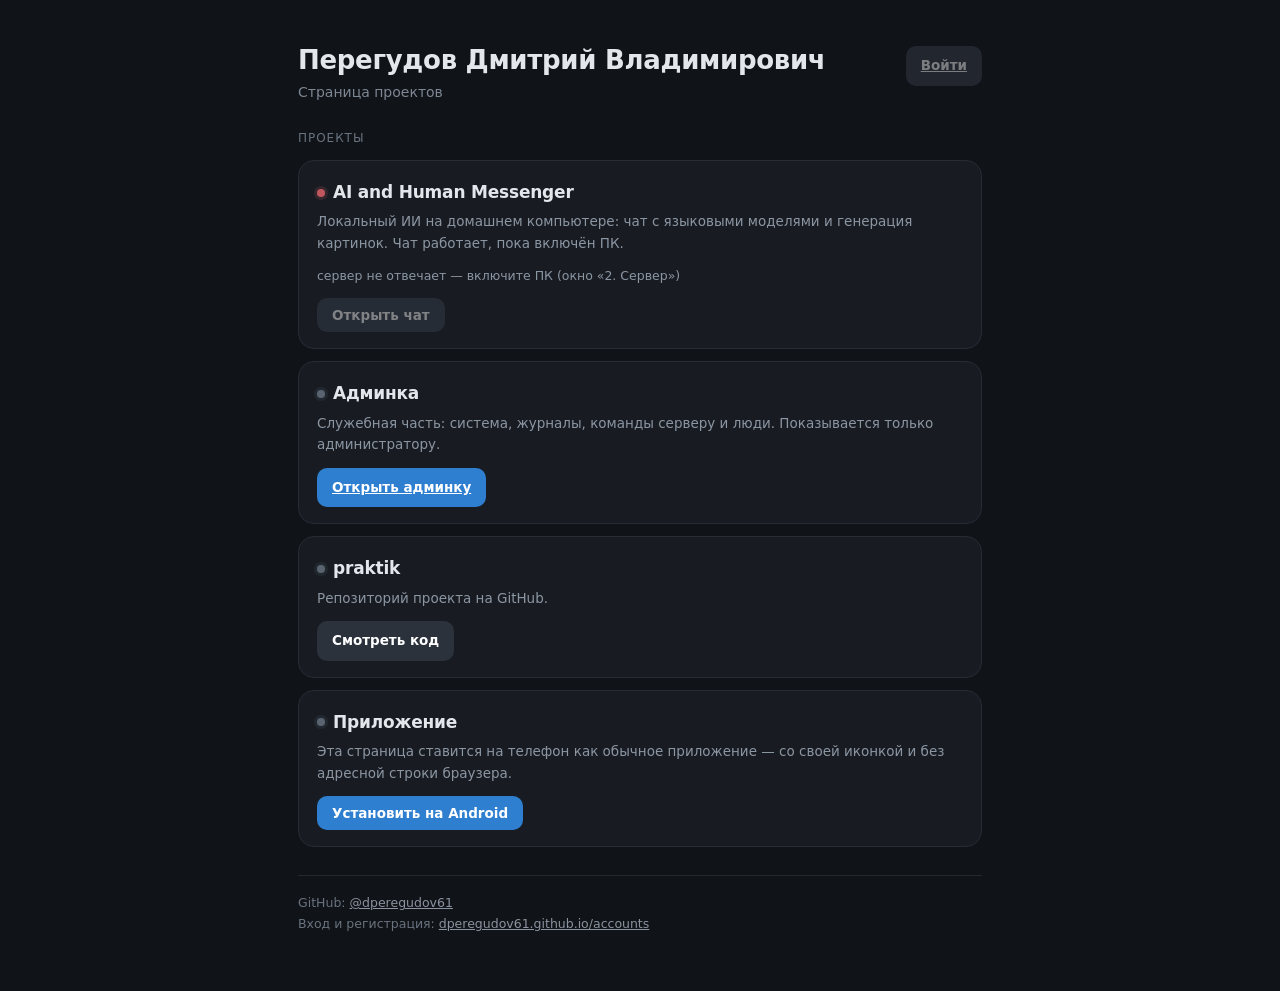
==== index.html @ ccb79a57 "home: index.html" ====
<!doctype html>
<html lang="ru">
<head>
<meta charset="utf-8">
<meta name="viewport" content="width=device-width,initial-scale=1,viewport-fit=cover">
<title>Перегудов Дмитрий Владимирович — страница проектов</title>
<meta name="description" content="Личная страница проектов Перегудова Дмитрия Владимировича: локальный AI and Human Messenger и другие проекты.">
<meta name="theme-color" content="#101317">
<link rel="manifest" href="manifest.json">
<link rel="icon" type="image/png" sizes="64x64" href="favicon.png">
<link rel="apple-touch-icon" href="apple-touch-icon.png">
<meta name="mobile-web-app-capable" content="yes">
<meta name="apple-mobile-web-app-capable" content="yes">
<meta name="apple-mobile-web-app-title" content="Проекты">
<meta name="apple-mobile-web-app-status-bar-style" content="black">
<style>
*{box-sizing:border-box}
body{margin:0;background:#101317;color:#e3e7ec;
  font:15px/1.6 -apple-system,'Segoe UI',Roboto,system-ui,sans-serif;-webkit-text-size-adjust:100%}
.wrap{max-width:720px;margin:0 auto;padding:44px 18px 56px;
  padding-top:calc(44px + env(safe-area-inset-top));padding-bottom:calc(56px + env(safe-area-inset-bottom))}
.top{display:flex;align-items:flex-start;gap:12px;margin-bottom:26px}
.top .l{flex:1 1 auto;min-width:0}
h1{margin:0 0 4px;font-size:26px;letter-spacing:-.3px;line-height:1.25}
.role{color:#7d8794;font-size:14px;margin:0}
.who{flex:0 0 auto;margin-top:2px}
.who .name{display:inline-block;max-width:180px;overflow:hidden;text-overflow:ellipsis;white-space:nowrap;
  font-size:13.5px;font-weight:600;color:#e3e7ec;background:#1b2027;border:1px solid #2b323c;border-radius:10px;
  padding:7px 11px;text-decoration:none}
.who .name:hover{border-color:#3a5a7d}
.who .name .dot{margin-right:7px;vertical-align:1px}
.sec{font-size:12px;letter-spacing:.08em;text-transform:uppercase;color:#69737f;margin:0 0 12px}
.card{display:block;text-decoration:none;color:inherit;background:#181c22;border:1px solid #262c35;
  border-radius:16px;padding:18px 18px 16px;margin:0 0 12px;transition:border-color .15s,transform .15s}
.card:hover{border-color:#3a5a7d;transform:translateY(-1px)}
.card.off:hover{border-color:#262c35;transform:none}
.card .t{font-size:17px;font-weight:600;letter-spacing:-.2px;margin:0 0 5px;display:flex;align-items:center;gap:8px}
.card .d{color:#8c96a3;font-size:13.5px;margin:0 0 12px}
.go{display:inline-block;padding:9px 15px;border-radius:10px;background:#2f7fd0;color:#fff;
  font-size:13.5px;font-weight:600;border:0;cursor:pointer;font-family:inherit}
.go:hover{background:#3a8de0}
.go.ghost{background:#2b323c}
.go.ghost:hover{background:#333b47}
.go:disabled,.go[aria-disabled="true"]{opacity:.45;cursor:default;background:#39414d}
.dot{width:8px;height:8px;border-radius:50%;background:#5a6470;box-shadow:0 0 0 3px rgba(90,100,112,.16);flex:0 0 auto}
.dot.on{background:#3fbf7f;box-shadow:0 0 0 3px rgba(63,191,127,.16)}
.dot.off{background:#c0575f;box-shadow:0 0 0 3px rgba(192,87,95,.16)}
.state{font-size:12.5px;color:#8c96a3;margin:0 0 12px;min-height:17px}
#inst{display:block}
#inst .hint{color:#8c96a3;font-size:13px;margin:10px 0 0;display:none}
#inst .hint.on{display:block}
.foot{margin-top:28px;padding-top:16px;border-top:1px solid #222831;color:#69737f;font-size:12.5px;line-height:1.7}
.foot a{color:#8b93a0}
a{color:#6aa9e6}
</style>
</head>
<body>
<div class="wrap">
  <div class="top">
    <div class="l">
      <h1>Перегудов Дмитрий Владимирович</h1>
      <p class="role">Страница проектов</p>
    </div>
    <div class="who" id="who"></div>
  </div>

  <p class="sec">Проекты</p>

  <div class="card" id="chatcard">
    <div class="t"><span class="dot" id="dot"></span>AI and Human Messenger</div>
    <div class="d">Локальный ИИ на домашнем компьютере: чат с языковыми моделями и генерация картинок.
      Чат работает, пока включён ПК.</div>
    <p class="state" id="state">проверяю сервер…</p>
    <button class="go" id="chatbtn" type="button" aria-disabled="true" disabled>Открыть чат</button>
  </div>

  <div class="card" id="admincard" hidden>
    <div class="t"><span class="dot"></span>Админка</div>
    <div class="d">Служебная часть: система, журналы, команды серверу и люди.
      Показывается только администратору.</div>
    <a class="go" href="AI-Human-Messenger/admin.html">Открыть админку</a>
  </div>

  <a class="card" href="https://github.com/dperegudov61/praktik">
    <div class="t"><span class="dot"></span>praktik</div>
    <div class="d">Репозиторий проекта на GitHub.</div>
    <span class="go ghost">Смотреть код</span>
  </a>

  <div class="card" id="inst" hidden>
    <div class="t"><span class="dot"></span>Приложение</div>
    <div class="d">Эта страница ставится на телефон как обычное приложение — со своей иконкой
      и без адресной строки браузера.</div>
    <button class="go" id="instbtn" type="button">Установить на Android</button>
    <p class="hint" id="insthint">Откройте меню Chrome <b>⋮</b> и выберите
      «Установить приложение» (или «Добавить на главный экран»).</p>
  </div>

  <div class="foot">
    GitHub: <a href="https://github.com/dperegudov61">@dperegudov61</a><br>
    Вход и регистрация: <a href="accounts/">dperegudov61.github.io/accounts</a>
  </div>
</div>

<script>
(function () {
  'use strict';

  // ---------- что помним на этом устройстве ----------
  // Всё лежит в localStorage одного и того же адреса (dperegudov61.github.io),
  // поэтому главная, /accounts/ и страница чата видят одно и то же.
  var KEYKEY  = 'door.key';    // ключ устройства (вход без пароля)
  var USERKEY = 'door.user';   // имя вошедшего
  var URLKEY  = 'door.url';    // последний адрес сервера, который ответил
  var CHATPAGE = 'AI-Human-Messenger/';   // постоянный адрес страницы чата

  var $ = function (id) { return document.getElementById(id); };
  function ls(k) { try { return localStorage.getItem(k) || ''; } catch (e) { return ''; } }
  function lss(k, v) { try { localStorage.setItem(k, v); } catch (e) {} }
  function lsd(k) { try { localStorage.removeItem(k); } catch (e) {} }

  var state = { url: '', online: false };

  // ---------- адрес сервера: status.json в этом же репозитории ----------
  var REPO = 'dperegudov61/dperegudov61.github.io';
  var API  = 'https://api.github.com/repos/' + REPO + '/contents/status.json';
  var RAW  = 'https://raw.githubusercontent.com/' + REPO + '/main/status.json';

  function timeout(ms) {
    var ctl = new AbortController();
    var t = setTimeout(function () { try { ctl.abort(); } catch (e) {} }, ms);
    return { signal: ctl.signal, done: function () { clearTimeout(t); } };
  }
  function fetchJSON(url, opt, ms) {
    var tm = timeout(ms || 6000);
    return fetch(url, Object.assign({ cache: 'no-store', signal: tm.signal }, opt || {}))
      .then(function (r) {
        tm.done();
        return r.text().then(function (txt) {
          var j = {};
          try { j = JSON.parse(txt || '{}'); } catch (e) {}
          return { status: r.status, ok: r.ok, json: j };
        });
      })
      .catch(function () { tm.done(); return { status: 0, ok: false, json: {} }; });
  }
  function b64ToText(b64) {
    var bin = atob(b64.replace(/\s/g, '')), n = bin.length, bytes = new Uint8Array(n), i;
    for (i = 0; i < n; i++) bytes[i] = bin.charCodeAt(i);
    if (window.TextDecoder) return new TextDecoder('utf-8').decode(bytes);
    var s = '';
    for (i = 0; i < n; i++) s += String.fromCharCode(bytes[i]);
    return decodeURIComponent(escape(s));
  }
  // api.github.com отдаёт файл в base64 (и своё поле url — его не спутать с адресом сервера)
  function statusFrom(r) {
    if (!r || !r.ok) return null;
    var j = r.json || {};
    if (typeof j.content === 'string' && j.encoding === 'base64') {
      try { j = JSON.parse(b64ToText(j.content)); } catch (e) { return null; }
    }
    return (j && (typeof j.url === 'string' || j.connections)) ? j : null;
  }
  // В status.json лежит список мостов: connections [{url,created}]. Свежие — первыми,
  // те, что старше STALE_MIN минут, уходят в конец: они скорее упадут.
  var STALE_MIN = 60;
  function connsOf(j) {
    var out = [], arr = j && j.connections, i;
    if (Object.prototype.toString.call(arr) === '[object Array]') {
      for (i = 0; i < arr.length; i++) {
        var c = arr[i] || {};
        if (typeof c.url !== 'string' || !c.url) continue;
        out.push({ url: c.url.replace(/\/+$/, ''), created: Date.parse(c.created || '') || 0 });
      }
    }
    if (!out.length && j && typeof j.url === 'string' && j.url) {
      out.push({ url: j.url.replace(/\/+$/, ''), created: Date.parse(j.updated || '') || 0 });
    }
    return out;
  }
  function statusList() {
    var bust = '?v=' + Date.now();
    var reqs = [
      fetchJSON('status.json' + bust, null, 5000),
      fetchJSON(RAW + bust, null, 6000),
      fetchJSON(API, { headers: { 'Accept': 'application/vnd.github+json' } }, 6000)
    ];
    return Promise.all(reqs).then(function (res) {
      var out = [], i, k, seen = {};
      for (i = 0; i < res.length; i++) {
        var list = connsOf(statusFrom(res[i]));
        for (k = 0; k < list.length; k++) {
          if (seen[list[k].url]) { if (list[k].created > seen[list[k].url].created) seen[list[k].url].created = list[k].created; continue; }
          seen[list[k].url] = list[k];
        }
      }
      for (var u in seen) if (Object.prototype.hasOwnProperty.call(seen, u)) out.push(seen[u]);
      var mem = ls(URLKEY);
      if (mem && !seen[mem]) out.push({ url: mem, created: 0 });
      var now = Date.now();
      out.sort(function (a, b) { return b.created - a.created; });
      var fresh = out.filter(function (x) { return !x.created || (now - x.created) / 60000 <= STALE_MIN; });
      var stale = out.filter(function (x) { return x.created && (now - x.created) / 60000 > STALE_MIN; });
      return fresh.concat(stale).map(function (x) { return { url: x.url, stale: stale.indexOf(x) >= 0 }; });
    });
  }
  function ping(url) {
    if (!url) return Promise.resolve(false);
    return fetchJSON(url + '/__door/hi', null, 5000).then(function (r) {
      return !!(r.ok && r.json && r.json.ok === true);
    });
  }
  // первый адрес, который ответил «я на связи»
  function findLive() {
    var mem = ls(URLKEY);
    var quick = mem ? [mem] : [];
    var slow = statusList().then(function (list) { return list.map(function (x) { return x.url; }); });
    return new Promise(function (resolve) {
      var done = false, pending = 2;
      function hit(u) {
        if (done) return;
        if (u) { done = true; resolve(u); return; }
        if (--pending === 0) { done = true; resolve(''); }
      }
      Promise.all(quick.map(ping)).then(function (oks) {
        hit(quick.filter(function (u, i) { return oks[i]; })[0] || '');
      });
      slow.then(function (urls) {
        return Promise.all(urls.map(ping)).then(function (oks) {
          return urls.filter(function (u, i) { return oks[i]; })[0] || '';
        });
      }).then(hit);
    });
  }

  // ---------- открыть чат ----------
  // Чат теперь живёт на постоянной странице GitHub Pages, а не на адресе туннеля:
  // адрес моста меняется, а страница — нет. Страница сама найдёт живой мост
  // и возьмёт вход по токену (или по ключу этого устройства).
  function enterChat(url) {
    var key = ls(KEYKEY);
    if (!key && !ls('door.token')) {
      location.href = 'accounts/?next=' + encodeURIComponent('/' + CHATPAGE);
      return;
    }
    location.href = CHATPAGE;
  }

  // ---------- кто вошёл ----------
  function renderWho() {
    var user = ls(USERKEY), key = ls(KEYKEY);
    var box = $('who');
    if (user || key) {
      var a = document.createElement('a');
      a.className = 'name';
      a.href = 'accounts/';
      a.title = 'аккаунт';
      if (!state.online) a.setAttribute('aria-disabled', 'true');
      var d = document.createElement('span');
      d.className = 'dot ' + (state.online ? 'on' : 'off');
      a.appendChild(d);
      a.appendChild(document.createTextNode(user || 'вход выполнен'));
      box.innerHTML = '';
      box.appendChild(a);
    } else {
      var b = document.createElement('a');
      b.className = 'go ghost';
      b.href = 'accounts/';
      b.textContent = 'Войти';
      if (!state.online) { b.setAttribute('aria-disabled', 'true'); b.style.pointerEvents = 'none'; b.style.opacity = '.45'; }
      box.innerHTML = '';
      box.appendChild(b);
    }
  }

  // ---------- состояние сервера ----------
  function renderState() {
    var dot = $('dot'), st = $('state'), btn = $('chatbtn'), card = $('chatcard');
    dot.className = 'dot ' + (state.online ? 'on' : 'off');
    if (state.online) {
      st.textContent = 'сервер на связи';
      card.className = 'card';
      btn.disabled = false; btn.removeAttribute('aria-disabled');
    } else {
      st.textContent = 'сервер не отвечает — включите ПК (окно «2. Сервер»)';
      card.className = 'card off';
      btn.disabled = true; btn.setAttribute('aria-disabled', 'true');
    }
    renderWho();
  }

  function refresh() {
    return findLive().then(function (url) {
      state.url = url; state.online = !!url;
      if (url) lss(URLKEY, url);
      renderState();
      if (url) verifyMe(url);
      return url;
    });
  }

  // проверка, что сохранённый вход ещё действует: токен шлём в Authorization
  function verifyMe(url) {
    var tok = ls('door.token');
    if (!tok) { if (ls(USERKEY)) { lsd(USERKEY); } renderWho(); return; }
    fetchJSON(url + '/__door/me', { headers: { 'Authorization': 'Bearer ' + tok } }, 6000)
      .then(function (r) {
        var j = r.json || {};
        if (j.ok && j.user) { lss(USERKEY, j.user); }
        else if (r.status === 200 && !j.ok) { lsd(USERKEY); lsd('door.token'); }
        var adm = !!(j.ok && j.admin);
        var ac = $('admincard');
        if (ac) { if (adm) ac.removeAttribute('hidden'); else ac.setAttribute('hidden', ''); }
        renderWho();
      });
  }

  $('chatbtn').addEventListener('click', function () {
    if (!state.online) return;
    enterChat(state.url);
  });

  // вход по личной ссылке, если её зачем-то открыли на главной: /<ключ>
  $('chatcard').addEventListener('click', function (e) {
    if (e.target === $('chatbtn')) e.stopPropagation();
  });

  // ---------- установка как приложение ----------
  (function () {
    var box = $('inst'), btn = $('instbtn'), hint = $('insthint');
    var standalone = window.matchMedia('(display-mode: standalone)').matches ||
                     window.navigator.standalone === true;
    if (standalone) return;
    box.hidden = false;
    var deferred = null;
    window.addEventListener('beforeinstallprompt', function (e) { e.preventDefault(); deferred = e; });
    btn.addEventListener('click', function () {
      if (deferred) { deferred.prompt(); deferred = null; return; }
      hint.className = 'hint on';
    });
  })();

  renderState();
  refresh();
  setInterval(refresh, 30000);   // раз в полминуты проверяем сервер заново
})();
</script>
</body>
</html>
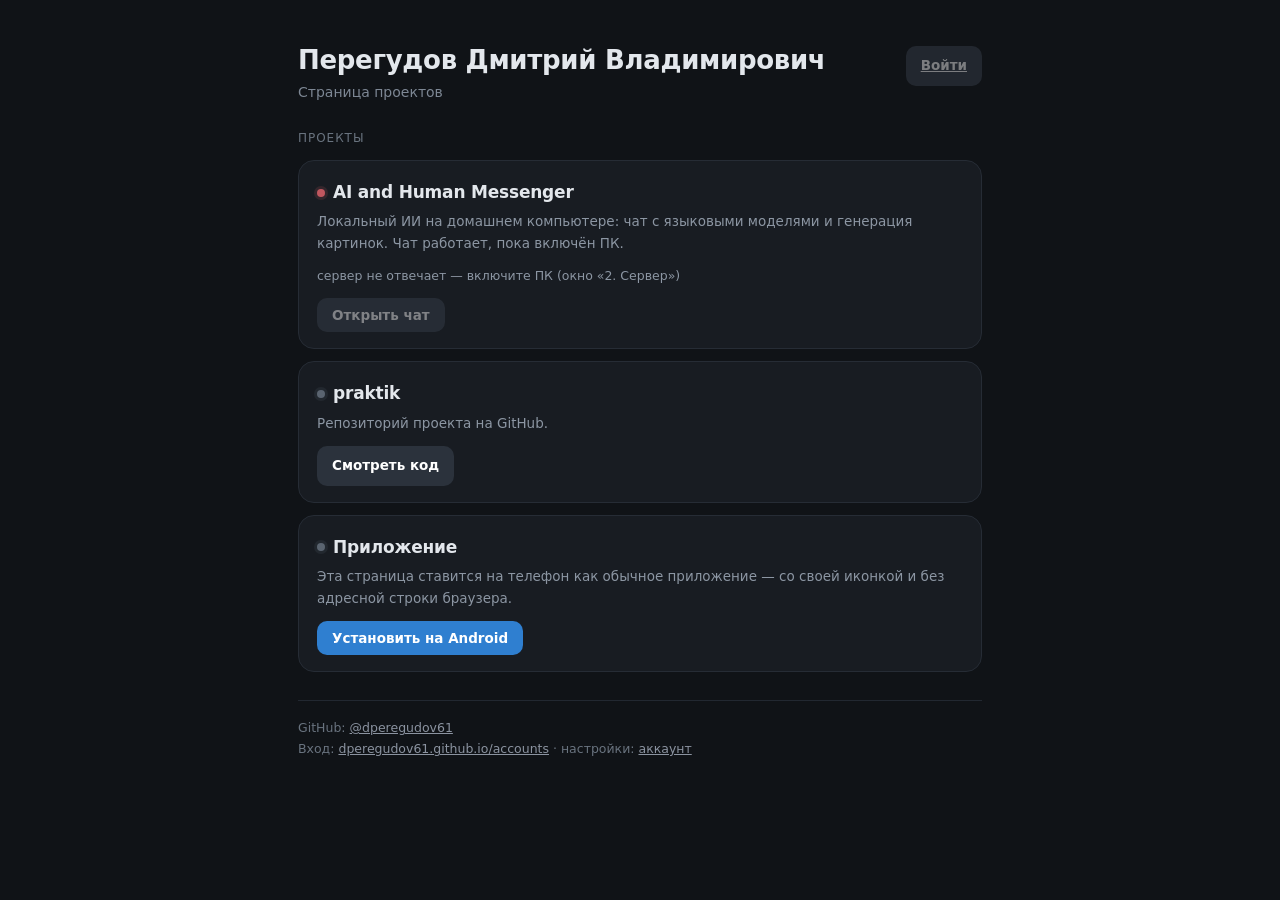
==== commit 87eb368f: "home: index.html" ====
--- a/index.html
+++ b/index.html
@@ -15,6 +15,8 @@
 <meta name="apple-mobile-web-app-status-bar-style" content="black">
 <style>
 *{box-sizing:border-box}
+/* у .card и #inst задан display:block — без этого правила атрибут hidden не работает */
+[hidden]{display:none!important}
 body{margin:0;background:#101317;color:#e3e7ec;
   font:15px/1.6 -apple-system,'Segoe UI',Roboto,system-ui,sans-serif;-webkit-text-size-adjust:100%}
 .wrap{max-width:720px;margin:0 auto;padding:44px 18px 56px;
@@ -98,7 +100,8 @@
 
   <div class="foot">
     GitHub: <a href="https://github.com/dperegudov61">@dperegudov61</a><br>
-    Вход и регистрация: <a href="accounts/">dperegudov61.github.io/accounts</a>
+    Вход: <a href="accounts/">dperegudov61.github.io/accounts</a> ·
+    настройки: <a href="account/">аккаунт</a>
   </div>
 </div>
 
@@ -253,8 +256,8 @@
     if (user || key) {
       var a = document.createElement('a');
       a.className = 'name';
-      a.href = 'accounts/';
-      a.title = 'аккаунт';
+      a.href = 'account/';
+      a.title = 'настройки аккаунта';
       if (!state.online) a.setAttribute('aria-disabled', 'true');
       var d = document.createElement('span');
       d.className = 'dot ' + (state.online ? 'on' : 'off');
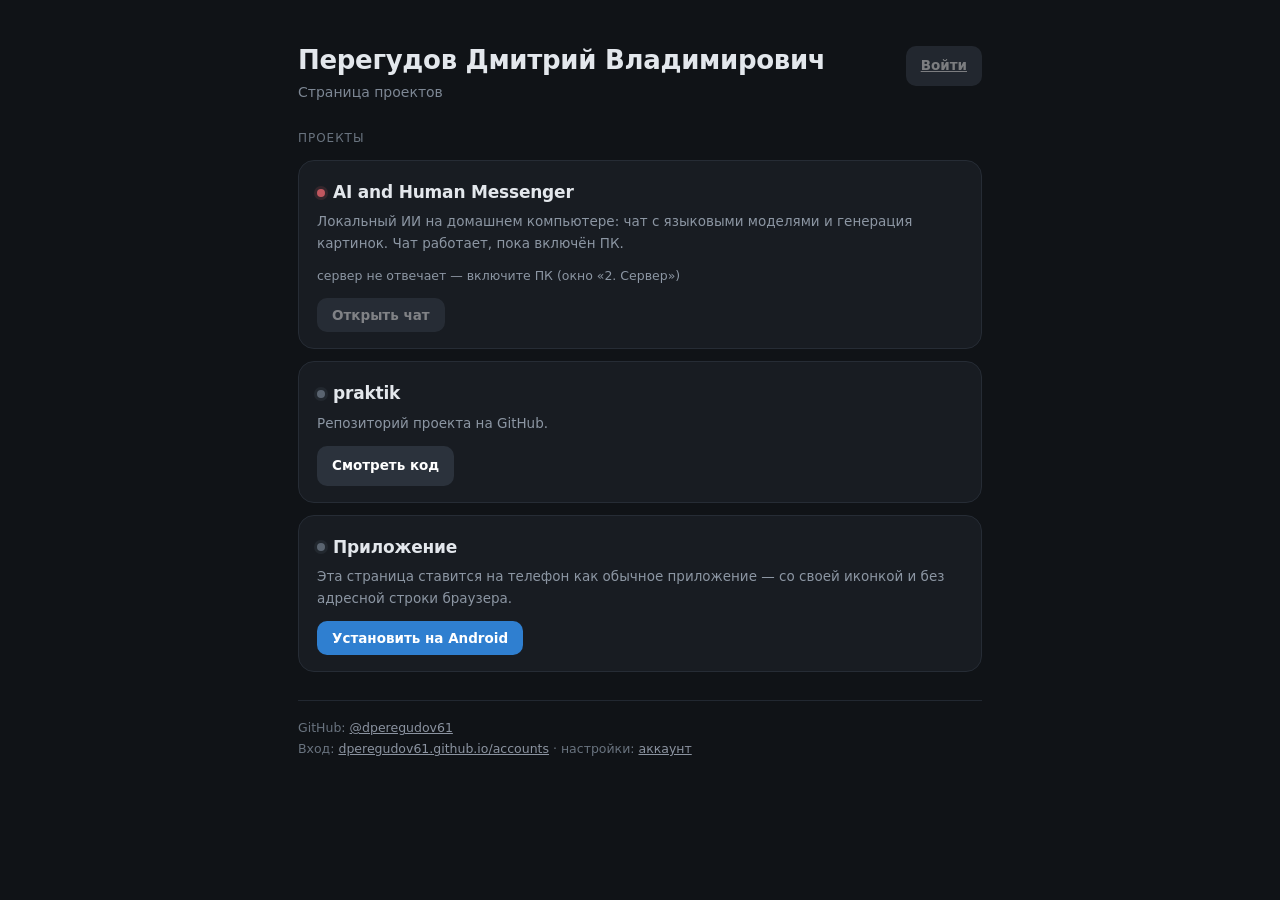
==== commit bcd02cb7: "home: index.html" ====
--- a/index.html
+++ b/index.html
@@ -51,6 +51,15 @@
 #inst{display:block}
 #inst .hint{color:#8c96a3;font-size:13px;margin:10px 0 0;display:none}
 #inst .hint.on{display:block}
+/* мини-приложения: плитки с иконками */
+.tiles{display:grid;grid-template-columns:repeat(auto-fill,minmax(104px,1fr));gap:10px}
+.tile{display:flex;flex-direction:column;align-items:center;gap:8px;padding:12px 8px;text-decoration:none;
+  color:inherit;background:#1f242c;border:1px solid #2b323c;border-radius:13px;
+  transition:border-color .15s,transform .15s;-webkit-tap-highlight-color:transparent}
+.tile:hover,.tile:focus-visible{border-color:#3a5a7d;transform:translateY(-1px);outline:none}
+.tile img{width:56px;height:56px;border-radius:13px;display:block;object-fit:cover;background:#0f1216}
+.tile span{font-size:12.5px;font-weight:600;line-height:1.25;text-align:center;
+  display:-webkit-box;-webkit-line-clamp:2;-webkit-box-orient:vertical;overflow:hidden}
 .foot{margin-top:28px;padding-top:16px;border-top:1px solid #222831;color:#69737f;font-size:12.5px;line-height:1.7}
 .foot a{color:#8b93a0}
 a{color:#6aa9e6}
@@ -81,6 +90,13 @@
     <div class="d">Служебная часть: система, журналы, команды серверу и люди.
       Показывается только администратору.</div>
     <a class="go" href="AI-Human-Messenger/admin.html">Открыть админку</a>
+  </div>
+
+  <div class="card" id="appscard" hidden>
+    <div class="t"><span class="dot"></span>Мини-приложения</div>
+    <div class="d">Маленькие приложения, которые работают прямо в браузере: без установки,
+      без сервера и без интернета. Список берётся из репозитория mini-apps.</div>
+    <div class="tiles" id="appstiles"></div>
   </div>
 
   <a class="card" href="https://github.com/dperegudov61/praktik">
@@ -348,5 +364,47 @@
   setInterval(refresh, 30000);   // раз в полминуты проверяем сервер заново
 })();
 </script>
+
+<script>
+(function () {
+  'use strict';
+  // Мини-приложения: список лежит в репозитории mini-apps (тот же домен — обычный fetch),
+  // иконки и адреса оттуда же. Нет списка — блок просто не показываем.
+  var box = document.getElementById('appscard');
+  var tiles = document.getElementById('appstiles');
+  if (!box || !tiles || !window.fetch) return;
+
+  fetch('mini-apps/apps.json', { cache: 'no-cache' })
+    .then(function (r) { if (!r.ok) throw new Error('HTTP ' + r.status); return r.json(); })
+    .then(function (data) {
+      var apps = (data && data.apps) || [];
+      apps.forEach(function (a) {
+        var path = a.path || ('apps/' + a.id + '/');
+        var link = document.createElement('a');
+        link.className = 'tile';
+        link.href = 'mini-apps/' + path;
+        link.title = (a.nameRu ? a.nameRu + ' · ' + a.name : a.name) +
+                     (a.descriptionRu ? ' — ' + a.descriptionRu : '');
+
+        var img = document.createElement('img');
+        img.src = 'mini-apps/' + (a.icon || (path + 'icon.png'));
+        img.alt = '';
+        img.width = 56;
+        img.height = 56;
+        img.loading = 'lazy';
+        img.onerror = function () { img.style.visibility = 'hidden'; };
+
+        var name = document.createElement('span');
+        name.textContent = a.nameRu || a.name;
+
+        link.appendChild(img);
+        link.appendChild(name);
+        tiles.appendChild(link);
+      });
+      if (apps.length) box.removeAttribute('hidden');
+    })
+    .catch(function () { /* списка нет — оставляем блок скрытым */ });
+})();
+</script>
 </body>
 </html>
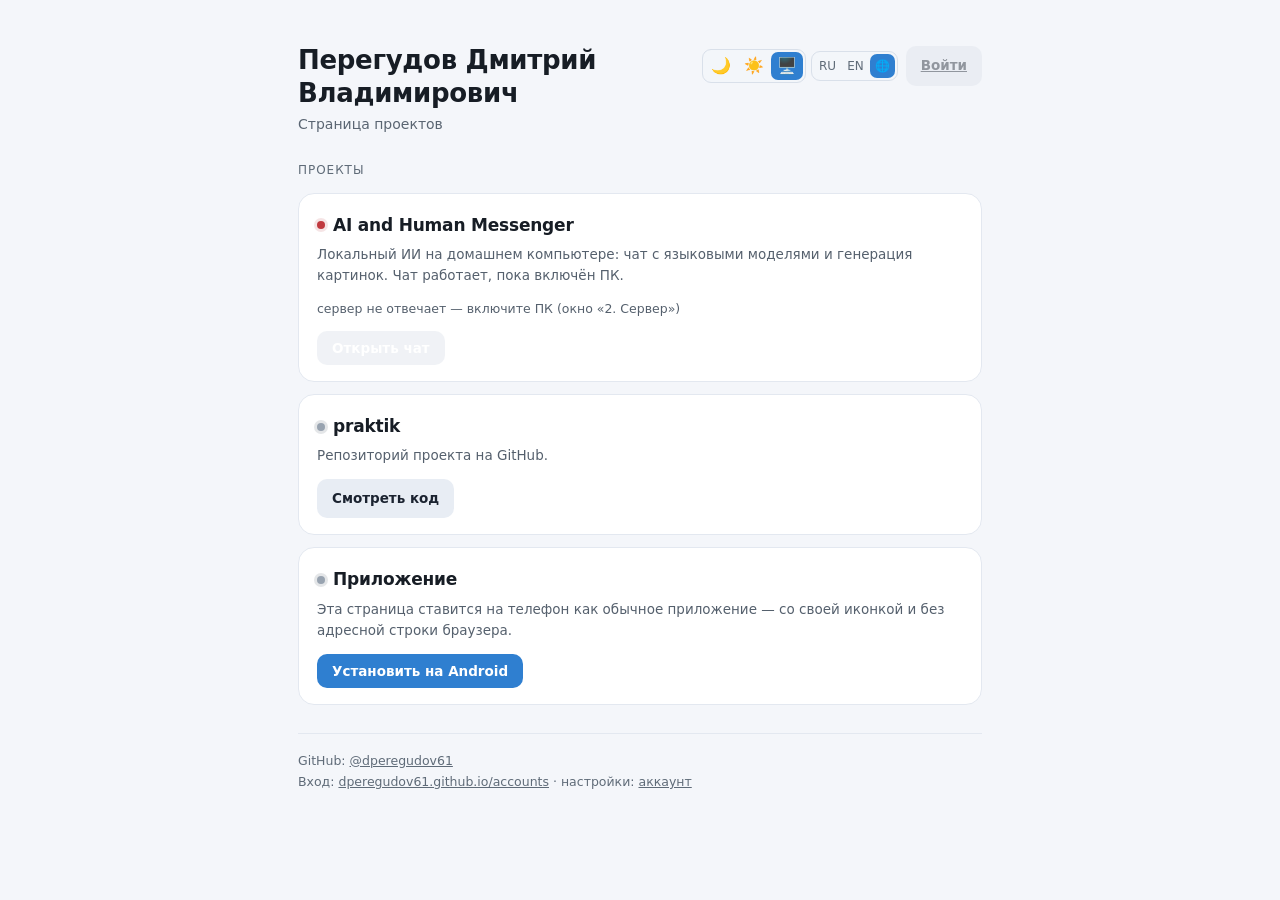
==== commit 77127d27: "home: index.html" ====
--- a/index.html
+++ b/index.html
@@ -6,6 +6,7 @@
 <title>Перегудов Дмитрий Владимирович — страница проектов</title>
 <meta name="description" content="Личная страница проектов Перегудова Дмитрия Владимировича: локальный AI and Human Messenger и другие проекты.">
 <meta name="theme-color" content="#101317">
+<script src="theme.js"></script>
 <link rel="manifest" href="manifest.json">
 <link rel="icon" type="image/png" sizes="64x64" href="favicon.png">
 <link rel="apple-touch-icon" href="apple-touch-icon.png">
@@ -13,56 +14,80 @@
 <meta name="apple-mobile-web-app-capable" content="yes">
 <meta name="apple-mobile-web-app-title" content="Проекты">
 <meta name="apple-mobile-web-app-status-bar-style" content="black">
-<style>
+<style>/* ---------- палитра: тёмная (по умолчанию) и светлая ----------
+   Все цвета страницы берутся только отсюда; тему переключает атрибут
+   data-theme на <html> (его ставит theme.js рядом с этим файлом). */
+:root{
+  color-scheme:dark;
+  --bg:#101317; --card:#181c22; --chip:#1b2027; --area:#1f242c;
+  --line:#262c35; --line2:#2b323c; --line3:#3a5a7d;
+  --tx:#e3e7ec; --tx2:#8c96a3; --tx3:#69737f; --tx4:#7d8794;
+  --acc:#2f7fd0; --acc2:#3a8de0; --accTx:#fff;
+  --lnk:#6aa9e6; --ghost:#2b323c; --ghost2:#333b47; --ghostTx:#fff; --dis:#39414d;
+  --dot:#5a6470; --ok:#3fbf7f; --bad:#c0575f;
+  --tile:#1f242c; --tileimg:#0f1216; --mtc:#101317;
+}
+html[data-theme="light"]{
+  color-scheme:light;
+  --bg:#f4f6fa; --card:#ffffff; --chip:#f1f4f9; --area:#f3f6fa;
+  --line:#e3e8f0; --line2:#d9e0ea; --line3:#9dc0e2;
+  --tx:#171d25; --tx2:#55606d; --tx3:#5f6b78; --tx4:#5a6572;
+  --acc:#2f7fd0; --acc2:#2a74c2; --accTx:#fff;
+  --lnk:#1c69b8; --ghost:#e8edf4; --ghost2:#dfe5ee; --ghostTx:#1b2330; --dis:#dfe4ec;
+  --dot:#98a3b0; --ok:#17a35c; --bad:#c0393f;
+  --tile:#f5f8fc; --tileimg:#e8edf4; --mtc:#f4f6fa;
+}
+
 *{box-sizing:border-box}
 /* у .card и #inst задан display:block — без этого правила атрибут hidden не работает */
 [hidden]{display:none!important}
-body{margin:0;background:#101317;color:#e3e7ec;
+body{margin:0;background:var(--bg);color:var(--tx);
   font:15px/1.6 -apple-system,'Segoe UI',Roboto,system-ui,sans-serif;-webkit-text-size-adjust:100%}
 .wrap{max-width:720px;margin:0 auto;padding:44px 18px 56px;
   padding-top:calc(44px + env(safe-area-inset-top));padding-bottom:calc(56px + env(safe-area-inset-bottom))}
 .top{display:flex;align-items:flex-start;gap:12px;margin-bottom:26px}
 .top .l{flex:1 1 auto;min-width:0}
 h1{margin:0 0 4px;font-size:26px;letter-spacing:-.3px;line-height:1.25}
-.role{color:#7d8794;font-size:14px;margin:0}
-.who{flex:0 0 auto;margin-top:2px}
+.role{color:var(--tx4);font-size:14px;margin:0}
+.who{flex:0 0 auto;margin-top:2px;display:flex;align-items:center;justify-content:flex-end;gap:8px;flex-wrap:wrap;max-width:100%}
 .who .name{display:inline-block;max-width:180px;overflow:hidden;text-overflow:ellipsis;white-space:nowrap;
-  font-size:13.5px;font-weight:600;color:#e3e7ec;background:#1b2027;border:1px solid #2b323c;border-radius:10px;
+  font-size:13.5px;font-weight:600;color:var(--tx);background:var(--chip);border:1px solid var(--line2);border-radius:10px;
   padding:7px 11px;text-decoration:none}
-.who .name:hover{border-color:#3a5a7d}
+.who .name:hover{border-color:var(--line3)}
 .who .name .dot{margin-right:7px;vertical-align:1px}
-.sec{font-size:12px;letter-spacing:.08em;text-transform:uppercase;color:#69737f;margin:0 0 12px}
-.card{display:block;text-decoration:none;color:inherit;background:#181c22;border:1px solid #262c35;
+.sec{font-size:12px;letter-spacing:.08em;text-transform:uppercase;color:var(--tx3);margin:0 0 12px}
+.card{display:block;text-decoration:none;color:inherit;background:var(--card);border:1px solid var(--line);
   border-radius:16px;padding:18px 18px 16px;margin:0 0 12px;transition:border-color .15s,transform .15s}
-.card:hover{border-color:#3a5a7d;transform:translateY(-1px)}
-.card.off:hover{border-color:#262c35;transform:none}
+.card:hover{border-color:var(--line3);transform:translateY(-1px)}
+.card.off:hover{border-color:var(--line);transform:none}
 .card .t{font-size:17px;font-weight:600;letter-spacing:-.2px;margin:0 0 5px;display:flex;align-items:center;gap:8px}
-.card .d{color:#8c96a3;font-size:13.5px;margin:0 0 12px}
-.go{display:inline-block;padding:9px 15px;border-radius:10px;background:#2f7fd0;color:#fff;
+.card .d{color:var(--tx2);font-size:13.5px;margin:0 0 12px}
+.go{display:inline-block;padding:9px 15px;border-radius:10px;background:var(--acc);color:#fff;
   font-size:13.5px;font-weight:600;border:0;cursor:pointer;font-family:inherit}
-.go:hover{background:#3a8de0}
-.go.ghost{background:#2b323c}
-.go.ghost:hover{background:#333b47}
-.go:disabled,.go[aria-disabled="true"]{opacity:.45;cursor:default;background:#39414d}
-.dot{width:8px;height:8px;border-radius:50%;background:#5a6470;box-shadow:0 0 0 3px rgba(90,100,112,.16);flex:0 0 auto}
-.dot.on{background:#3fbf7f;box-shadow:0 0 0 3px rgba(63,191,127,.16)}
-.dot.off{background:#c0575f;box-shadow:0 0 0 3px rgba(192,87,95,.16)}
-.state{font-size:12.5px;color:#8c96a3;margin:0 0 12px;min-height:17px}
+.go:hover{background:var(--acc2)}
+.go.ghost{background:var(--ghost);color:var(--ghostTx)}
+.go.ghost:hover{background:var(--ghost2)}
+.go:disabled,.go[aria-disabled="true"]{opacity:.45;cursor:default;background:var(--dis)}
+.dot{width:8px;height:8px;border-radius:50%;background:var(--dot);box-shadow:0 0 0 3px rgba(90,100,112,.16);flex:0 0 auto}
+.dot.on{background:var(--ok);box-shadow:0 0 0 3px rgba(63,191,127,.16)}
+.dot.off{background:var(--bad);box-shadow:0 0 0 3px rgba(192,87,95,.16)}
+.state{font-size:12.5px;color:var(--tx2);margin:0 0 12px;min-height:17px}
 #inst{display:block}
-#inst .hint{color:#8c96a3;font-size:13px;margin:10px 0 0;display:none}
+#inst .hint{color:var(--tx2);font-size:13px;margin:10px 0 0;display:none}
 #inst .hint.on{display:block}
 /* мини-приложения: плитки с иконками */
 .tiles{display:grid;grid-template-columns:repeat(auto-fill,minmax(104px,1fr));gap:10px}
 .tile{display:flex;flex-direction:column;align-items:center;gap:8px;padding:12px 8px;text-decoration:none;
-  color:inherit;background:#1f242c;border:1px solid #2b323c;border-radius:13px;
+  color:inherit;background:var(--tile);border:1px solid var(--line2);border-radius:13px;
   transition:border-color .15s,transform .15s;-webkit-tap-highlight-color:transparent}
-.tile:hover,.tile:focus-visible{border-color:#3a5a7d;transform:translateY(-1px);outline:none}
-.tile img{width:56px;height:56px;border-radius:13px;display:block;object-fit:cover;background:#0f1216}
+.tile:hover,.tile:focus-visible{border-color:var(--line3);transform:translateY(-1px);outline:none}
+.tile img{width:56px;height:56px;border-radius:13px;display:block;object-fit:cover;background:var(--tileimg)}
 .tile span{font-size:12.5px;font-weight:600;line-height:1.25;text-align:center;
   display:-webkit-box;-webkit-line-clamp:2;-webkit-box-orient:vertical;overflow:hidden}
-.foot{margin-top:28px;padding-top:16px;border-top:1px solid #222831;color:#69737f;font-size:12.5px;line-height:1.7}
-.foot a{color:#8b93a0}
-a{color:#6aa9e6}
+.foot{margin-top:28px;padding-top:16px;border-top:1px solid var(--line);color:var(--tx3);font-size:12.5px;line-height:1.7}
+.foot a{color:var(--tx3)}
+a{color:var(--lnk)}
+@media (max-width:560px){.top{flex-wrap:wrap}.top .l{flex:1 1 100%}.who{width:100%;justify-content:flex-start}}
 </style>
 </head>
 <body>
@@ -72,7 +97,10 @@
       <h1>Перегудов Дмитрий Владимирович</h1>
       <p class="role">Страница проектов</p>
     </div>
-    <div class="who" id="who"></div>
+    <div class="who">
+      <span class="ui-sw" data-ui="switch"></span>
+      <span id="who"></span>
+    </div>
   </div>
 
   <p class="sec">Проекты</p>
@@ -313,7 +341,11 @@
       state.url = url; state.online = !!url;
       if (url) lss(URLKEY, url);
       renderState();
-      if (url) verifyMe(url);
+      if (url) {
+        verifyMe(url);
+        // настройки вида (тема/язык) — с сервера: там они у человека, здесь кеш
+        if (window.UI) UI.sync(url, ls('door.token'));
+      }
       return url;
     });
   }
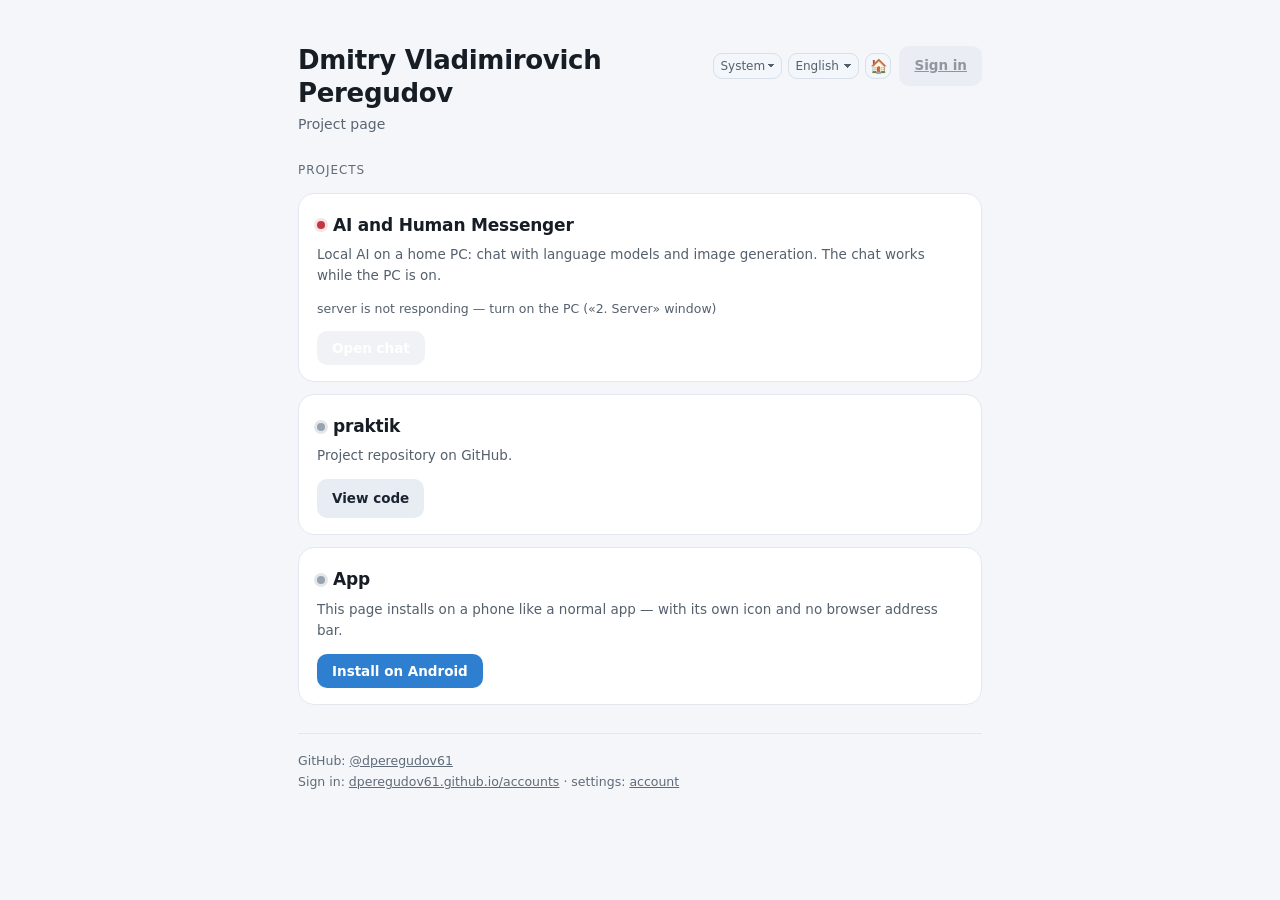
==== commit e3a241be: "home: index.html" ====
--- a/index.html
+++ b/index.html
@@ -3,10 +3,10 @@
 <head>
 <meta charset="utf-8">
 <meta name="viewport" content="width=device-width,initial-scale=1,viewport-fit=cover">
-<title>Перегудов Дмитрий Владимирович — страница проектов</title>
-<meta name="description" content="Личная страница проектов Перегудова Дмитрия Владимировича: локальный AI and Human Messenger и другие проекты.">
+<title data-i18n="home.title">Dmitry Peregudov — project page</title>
+<meta name="description" content="Personal project page of Dmitry Peregudov: local AI and Human Messenger and other projects.">
 <meta name="theme-color" content="#101317">
-<script src="theme.js"></script>
+<script src="theme.js" data-i18n="strings.tsv"></script>
 <link rel="manifest" href="manifest.json">
 <link rel="icon" type="image/png" sizes="64x64" href="favicon.png">
 <link rel="apple-touch-icon" href="apple-touch-icon.png">
@@ -94,8 +94,8 @@
 <div class="wrap">
   <div class="top">
     <div class="l">
-      <h1>Перегудов Дмитрий Владимирович</h1>
-      <p class="role">Страница проектов</p>
+      <h1 data-i18n="home.name">Dmitry Vladimirovich Peregudov</h1>
+      <p class="role" data-i18n="home.sub">Project page</p>
     </div>
     <div class="who">
       <span class="ui-sw" data-ui="switch"></span>
@@ -103,49 +103,45 @@
     </div>
   </div>
 
-  <p class="sec">Проекты</p>
+  <p class="sec" data-i18n="home.sec.projects">Projects</p>
 
   <div class="card" id="chatcard">
     <div class="t"><span class="dot" id="dot"></span>AI and Human Messenger</div>
-    <div class="d">Локальный ИИ на домашнем компьютере: чат с языковыми моделями и генерация картинок.
-      Чат работает, пока включён ПК.</div>
-    <p class="state" id="state">проверяю сервер…</p>
-    <button class="go" id="chatbtn" type="button" aria-disabled="true" disabled>Открыть чат</button>
+    <div class="d" data-i18n="home.chat.desc">Local AI on a home PC: chat with language models and image generation. The chat works while the PC is on.</div>
+    <p class="state" id="state" data-i18n="home.state.checking">checking server…</p>
+    <button class="go" id="chatbtn" type="button" aria-disabled="true" disabled data-i18n="home.open.chat">Open chat</button>
   </div>
 
   <div class="card" id="admincard" hidden>
-    <div class="t"><span class="dot"></span>Админка</div>
-    <div class="d">Служебная часть: система, журналы, команды серверу и люди.
-      Показывается только администратору.</div>
-    <a class="go" href="AI-Human-Messenger/admin.html">Открыть админку</a>
+    <div class="t"><span class="dot"></span><span data-i18n="home.admin">Admin</span></div>
+    <div class="d" data-i18n="home.admin.desc">Service part: system, logs, server commands and people. Shown to the administrator only.</div>
+    <a class="go" href="AI-Human-Messenger/admin.html" data-i18n="home.open.admin">Open admin</a>
   </div>
 
   <div class="card" id="appscard" hidden>
-    <div class="t"><span class="dot"></span>Мини-приложения</div>
-    <div class="d">Маленькие приложения, которые работают прямо в браузере: без установки,
-      без сервера и без интернета. Список берётся из репозитория mini-apps.</div>
+    <div class="t"><span class="dot"></span><span data-i18n="home.apps">Mini apps</span></div>
+    <div class="d" data-i18n="home.apps.desc">Small apps that run in the browser: no install, no server, no internet. The list comes from the mini-apps repository.</div>
     <div class="tiles" id="appstiles"></div>
   </div>
 
   <a class="card" href="https://github.com/dperegudov61/praktik">
     <div class="t"><span class="dot"></span>praktik</div>
-    <div class="d">Репозиторий проекта на GitHub.</div>
-    <span class="go ghost">Смотреть код</span>
+    <div class="d" data-i18n="home.praktik.desc">Project repository on GitHub.</div>
+    <span class="go ghost" data-i18n="home.code">View code</span>
   </a>
 
   <div class="card" id="inst" hidden>
-    <div class="t"><span class="dot"></span>Приложение</div>
-    <div class="d">Эта страница ставится на телефон как обычное приложение — со своей иконкой
-      и без адресной строки браузера.</div>
-    <button class="go" id="instbtn" type="button">Установить на Android</button>
-    <p class="hint" id="insthint">Откройте меню Chrome <b>⋮</b> и выберите
-      «Установить приложение» (или «Добавить на главный экран»).</p>
+    <div class="t"><span class="dot"></span><span data-i18n="home.app">App</span></div>
+    <div class="d" data-i18n="home.app.desc">This page installs on a phone like a normal app — with its own icon and no browser address bar.</div>
+    <button class="go" id="instbtn" type="button" data-i18n="home.install">Install on Android</button>
+    <p class="hint" id="insthint"><span data-i18n="home.install.hint1">Open the Chrome menu</span> <b>⋮</b>
+      <span data-i18n="home.install.hint2">and choose “Install app” (or “Add to Home screen”).</span></p>
   </div>
 
   <div class="foot">
     GitHub: <a href="https://github.com/dperegudov61">@dperegudov61</a><br>
-    Вход: <a href="accounts/">dperegudov61.github.io/accounts</a> ·
-    настройки: <a href="account/">аккаунт</a>
+    <span data-i18n="home.foot.login">Sign in:</span> <a href="accounts/">dperegudov61.github.io/accounts</a>
+    <span data-i18n="home.foot.mid">· settings:</span> <a href="account/" data-i18n="home.foot.account">account</a>
   </div>
 </div>
 
@@ -301,19 +297,19 @@
       var a = document.createElement('a');
       a.className = 'name';
       a.href = 'account/';
-      a.title = 'настройки аккаунта';
+      a.title = t("home.acc.title", "account settings");
       if (!state.online) a.setAttribute('aria-disabled', 'true');
       var d = document.createElement('span');
       d.className = 'dot ' + (state.online ? 'on' : 'off');
       a.appendChild(d);
-      a.appendChild(document.createTextNode(user || 'вход выполнен'));
+      a.appendChild(document.createTextNode(user || t("home.signed", "signed in")));
       box.innerHTML = '';
       box.appendChild(a);
     } else {
       var b = document.createElement('a');
       b.className = 'go ghost';
       b.href = 'accounts/';
-      b.textContent = 'Войти';
+      b.textContent = t("home.enter", "Sign in");
       if (!state.online) { b.setAttribute('aria-disabled', 'true'); b.style.pointerEvents = 'none'; b.style.opacity = '.45'; }
       box.innerHTML = '';
       box.appendChild(b);
@@ -325,11 +321,11 @@
     var dot = $('dot'), st = $('state'), btn = $('chatbtn'), card = $('chatcard');
     dot.className = 'dot ' + (state.online ? 'on' : 'off');
     if (state.online) {
-      st.textContent = 'сервер на связи';
+      st.textContent = t("home.state.up", "server is online");
       card.className = 'card';
       btn.disabled = false; btn.removeAttribute('aria-disabled');
     } else {
-      st.textContent = 'сервер не отвечает — включите ПК (окно «2. Сервер»)';
+      st.textContent = t("home.state.down", "server is not responding — turn on the PC («2. Server» window)");
       card.className = 'card off';
       btn.disabled = true; btn.setAttribute('aria-disabled', 'true');
     }
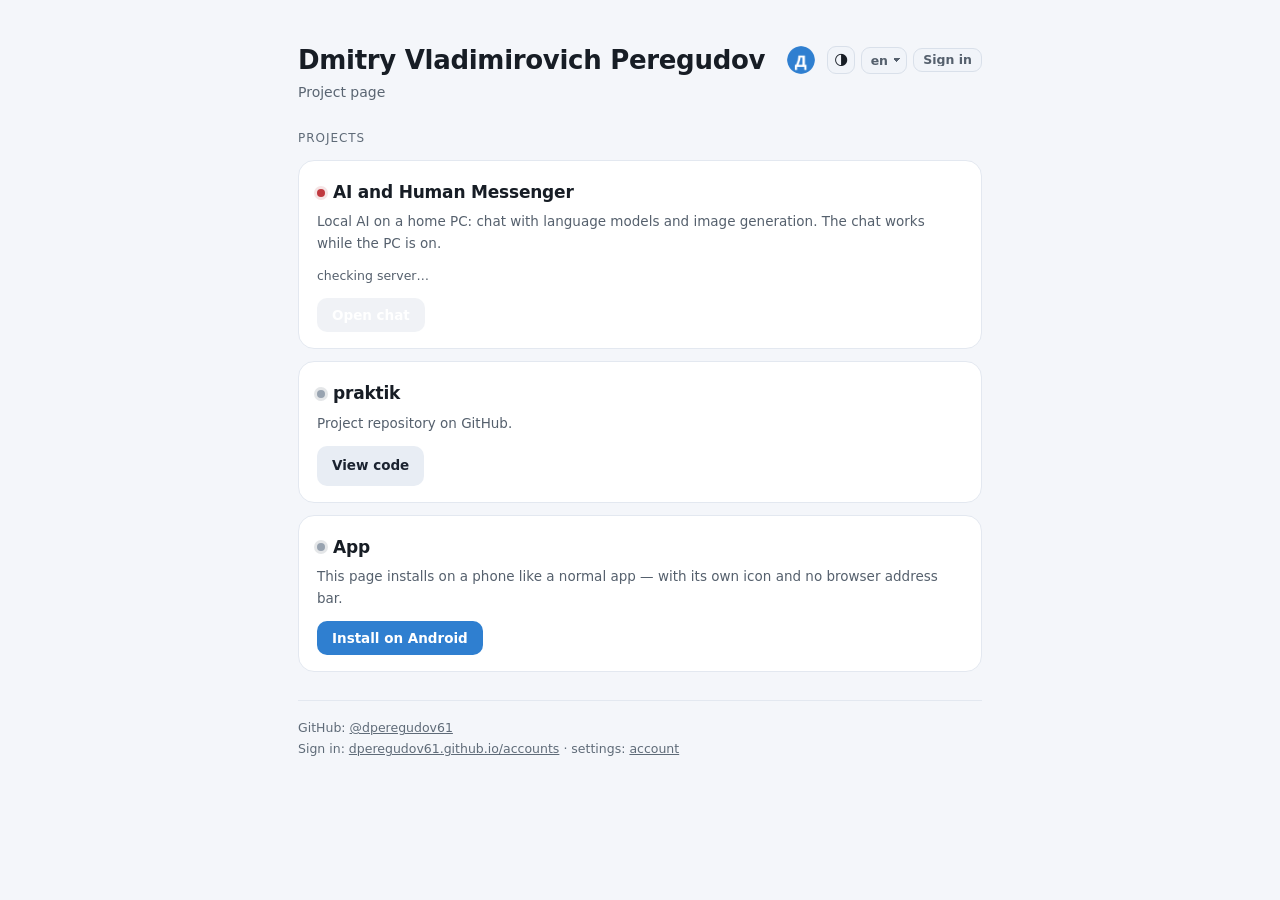
==== commit d5c8c6a1: "home: index.html" ====
--- a/index.html
+++ b/index.html
@@ -6,7 +6,7 @@
 <title data-i18n="home.title">Dmitry Peregudov — project page</title>
 <meta name="description" content="Personal project page of Dmitry Peregudov: local AI and Human Messenger and other projects.">
 <meta name="theme-color" content="#101317">
-<script src="theme.js" data-i18n="strings.tsv"></script>
+<script src="/ui/ui.js" data-i18n="strings.tsv"></script>
 <link rel="manifest" href="manifest.json">
 <link rel="icon" type="image/png" sizes="64x64" href="favicon.png">
 <link rel="apple-touch-icon" href="apple-touch-icon.png">
@@ -16,7 +16,7 @@
 <meta name="apple-mobile-web-app-status-bar-style" content="black">
 <style>/* ---------- палитра: тёмная (по умолчанию) и светлая ----------
    Все цвета страницы берутся только отсюда; тему переключает атрибут
-   data-theme на <html> (его ставит theme.js рядом с этим файлом). */
+   data-theme на <html> (его ставит общий шаблон /ui/ui.js). */
 :root{
   color-scheme:dark;
   --bg:#101317; --card:#181c22; --chip:#1b2027; --area:#1f242c;
@@ -50,11 +50,6 @@
 h1{margin:0 0 4px;font-size:26px;letter-spacing:-.3px;line-height:1.25}
 .role{color:var(--tx4);font-size:14px;margin:0}
 .who{flex:0 0 auto;margin-top:2px;display:flex;align-items:center;justify-content:flex-end;gap:8px;flex-wrap:wrap;max-width:100%}
-.who .name{display:inline-block;max-width:180px;overflow:hidden;text-overflow:ellipsis;white-space:nowrap;
-  font-size:13.5px;font-weight:600;color:var(--tx);background:var(--chip);border:1px solid var(--line2);border-radius:10px;
-  padding:7px 11px;text-decoration:none}
-.who .name:hover{border-color:var(--line3)}
-.who .name .dot{margin-right:7px;vertical-align:1px}
 .sec{font-size:12px;letter-spacing:.08em;text-transform:uppercase;color:var(--tx3);margin:0 0 12px}
 .card{display:block;text-decoration:none;color:inherit;background:var(--card);border:1px solid var(--line);
   border-radius:16px;padding:18px 18px 16px;margin:0 0 12px;transition:border-color .15s,transform .15s}
@@ -98,8 +93,8 @@
       <p class="role" data-i18n="home.sub">Project page</p>
     </div>
     <div class="who">
-      <span class="ui-sw" data-ui="switch"></span>
-      <span id="who"></span>
+      <!-- шапка шаблона: логотип, тема, язык, аккаунт (рисует /ui/ui.js) -->
+      <div class="uibar" data-ui="bar"></div>
     </div>
   </div>
 
@@ -289,36 +284,15 @@
     location.href = CHATPAGE;
   }
 
-  // ---------- кто вошёл ----------
+  // ---------- кто вошёл: кнопку аккаунта рисует общий шаблон (/ui/ui.js) ----------
   function renderWho() {
-    var user = ls(USERKEY), key = ls(KEYKEY);
-    var box = $('who');
-    if (user || key) {
-      var a = document.createElement('a');
-      a.className = 'name';
-      a.href = 'account/';
-      a.title = t("home.acc.title", "account settings");
-      if (!state.online) a.setAttribute('aria-disabled', 'true');
-      var d = document.createElement('span');
-      d.className = 'dot ' + (state.online ? 'on' : 'off');
-      a.appendChild(d);
-      a.appendChild(document.createTextNode(user || t("home.signed", "signed in")));
-      box.innerHTML = '';
-      box.appendChild(a);
-    } else {
-      var b = document.createElement('a');
-      b.className = 'go ghost';
-      b.href = 'accounts/';
-      b.textContent = t("home.enter", "Sign in");
-      if (!state.online) { b.setAttribute('aria-disabled', 'true'); b.style.pointerEvents = 'none'; b.style.opacity = '.45'; }
-      box.innerHTML = '';
-      box.appendChild(b);
-    }
+    if (window.UI) UI.refresh();   // заново прочитать door.user / door.token из localStorage
   }
 
   // ---------- состояние сервера ----------
   function renderState() {
     var dot = $('dot'), st = $('state'), btn = $('chatbtn'), card = $('chatcard');
+    if (window.UI) UI.online(state.online);   // точка в кнопке аккаунта: сервер отвечает или нет
     dot.className = 'dot ' + (state.online ? 'on' : 'off');
     if (state.online) {
       st.textContent = t("home.state.up", "server is online");
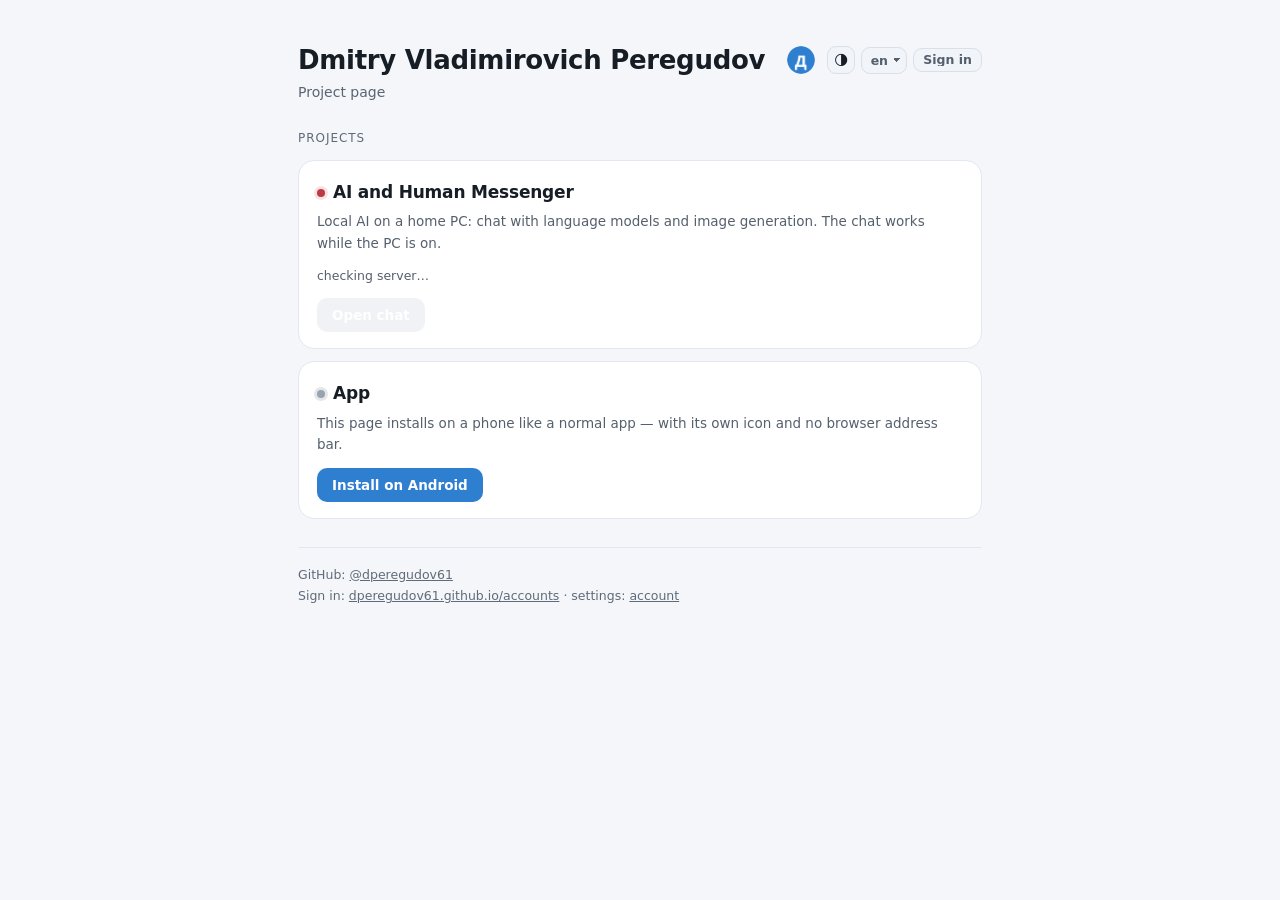
==== commit da49742a: "home: index.html" ====
--- a/index.html
+++ b/index.html
@@ -119,12 +119,6 @@
     <div class="tiles" id="appstiles"></div>
   </div>
 
-  <a class="card" href="https://github.com/dperegudov61/praktik">
-    <div class="t"><span class="dot"></span>praktik</div>
-    <div class="d" data-i18n="home.praktik.desc">Project repository on GitHub.</div>
-    <span class="go ghost" data-i18n="home.code">View code</span>
-  </a>
-
   <div class="card" id="inst" hidden>
     <div class="t"><span class="dot"></span><span data-i18n="home.app">App</span></div>
     <div class="d" data-i18n="home.app.desc">This page installs on a phone like a normal app — with its own icon and no browser address bar.</div>
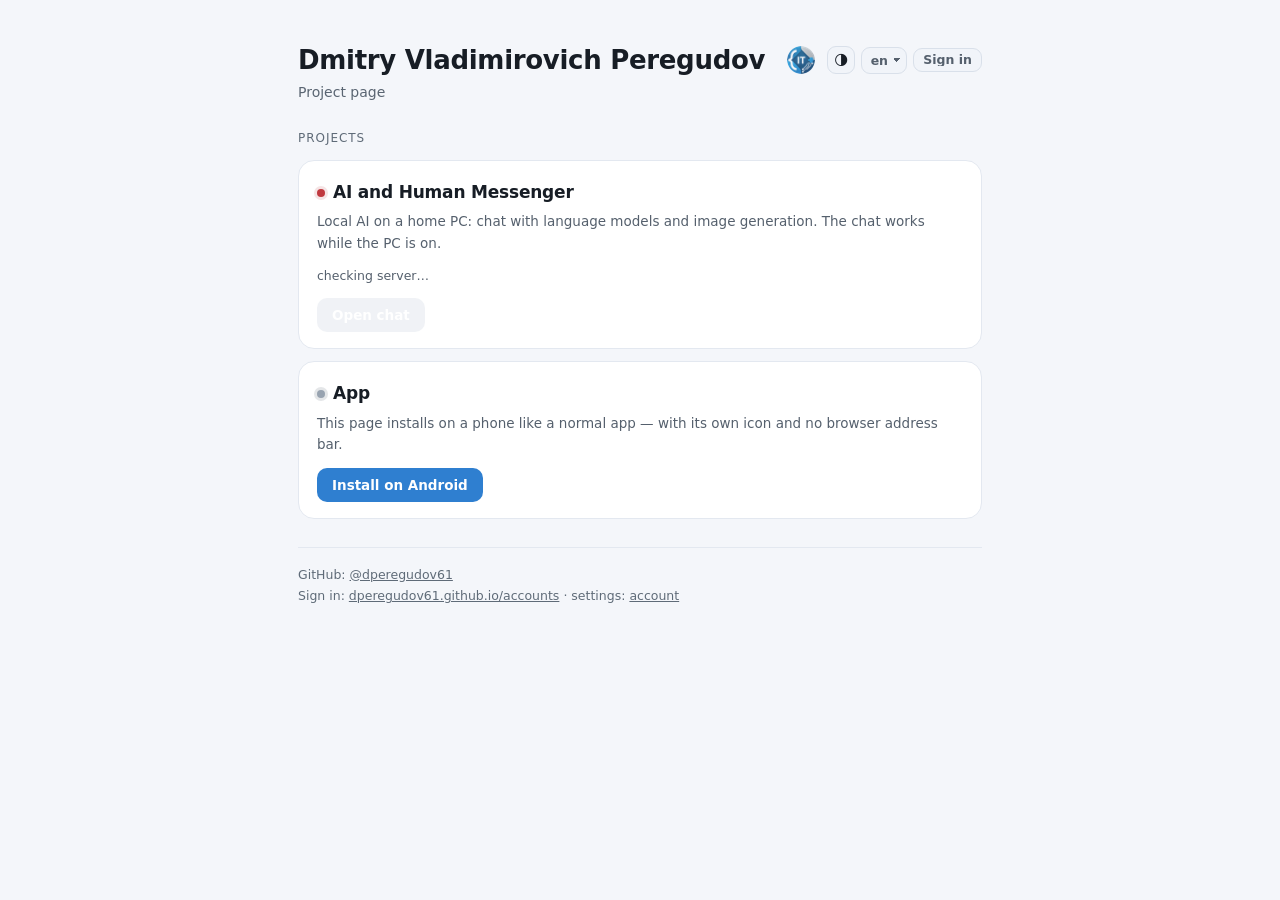
==== commit 7ba251e2: "home: index.html" ====
--- a/index.html
+++ b/index.html
@@ -8,7 +8,8 @@
 <meta name="theme-color" content="#101317">
 <script src="/ui/ui.js" data-i18n="strings.tsv"></script>
 <link rel="manifest" href="manifest.json">
-<link rel="icon" type="image/png" sizes="64x64" href="favicon.png">
+<link rel="icon" type="image/png" sizes="32x32" href="favicon.png">
+<link rel="icon" href="favicon.ico" sizes="32x32">
 <link rel="apple-touch-icon" href="apple-touch-icon.png">
 <meta name="mobile-web-app-capable" content="yes">
 <meta name="apple-mobile-web-app-capable" content="yes">
